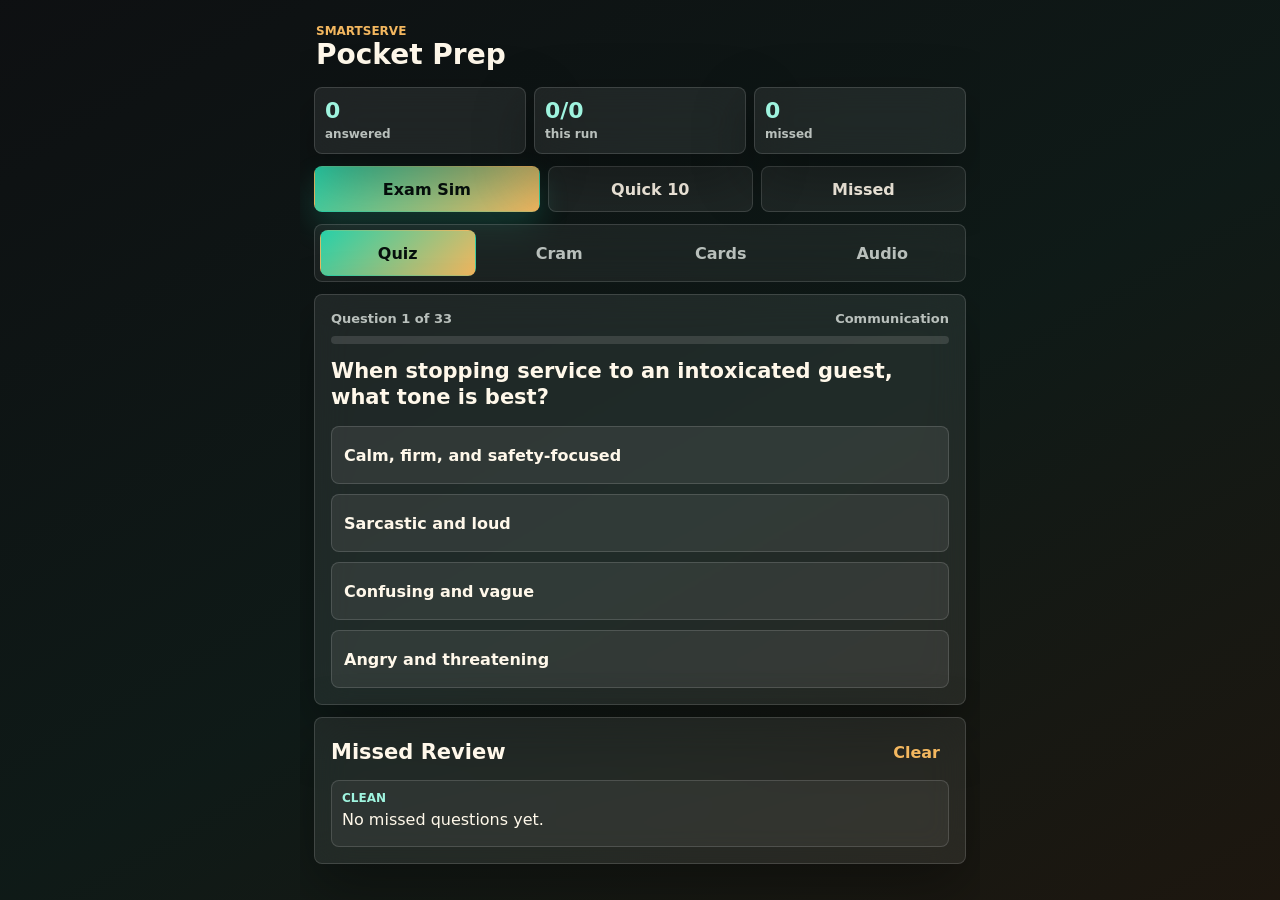
==== index.html @ 000a644c "Publish SmartServe pocket prep app" ====
<!doctype html>
<html lang="en">
  <head>
    <meta charset="utf-8">
    <meta name="viewport" content="width=device-width, initial-scale=1, viewport-fit=cover">
    <meta name="theme-color" content="#0b1110">
    <meta name="mobile-web-app-capable" content="yes">
    <meta name="apple-mobile-web-app-capable" content="yes">
    <meta name="apple-mobile-web-app-title" content="Pocket Prep">
    <meta name="apple-mobile-web-app-status-bar-style" content="black-translucent">
    <meta name="description" content="SmartServe multiple-choice quiz app with instant right and wrong feedback.">
    <meta property="og:title" content="SmartServe Pocket Prep">
    <meta property="og:description" content="Multiple-choice SmartServe study quiz with instant feedback.">
    <meta property="og:type" content="website">
    <meta property="og:image" content="assets/icon-512.png">
    <title>SmartServe Pocket Prep</title>
    <link rel="manifest" href="manifest.webmanifest">
    <link rel="icon" href="assets/icon.svg" type="image/svg+xml">
    <link rel="apple-touch-icon" href="assets/icon-192.png">
    <link rel="stylesheet" href="styles.css?v=14">
  </head>
  <body>
    <main class="app">
      <header class="hero">
        <div>
          <p class="eyebrow">SmartServe</p>
          <h1>Pocket Prep</h1>
        </div>
        <button id="installButton" class="icon-button" type="button" hidden aria-label="Install app" title="Install app">
          <svg viewBox="0 0 24 24" aria-hidden="true">
            <path d="M12 3v11m0 0 4-4m-4 4-4-4M5 15v3a3 3 0 0 0 3 3h8a3 3 0 0 0 3-3v-3"/>
          </svg>
        </button>
      </header>

      <section class="stats" aria-label="Study stats">
        <div>
          <strong id="answeredCount">0</strong>
          <span>answered</span>
        </div>
        <div>
          <strong id="scoreCount">0/0</strong>
          <span>this run</span>
        </div>
        <div>
          <strong id="missedCount">0</strong>
          <span>missed</span>
        </div>
      </section>

      <section class="actions" aria-label="Quiz modes">
        <button id="examSim" class="primary-button" type="button">Exam Sim</button>
        <button id="quick10" class="ghost-button" type="button">Quick 10</button>
        <button id="missedOnly" class="ghost-button" type="button">Missed</button>
      </section>

      <section class="view-tabs" aria-label="Study views">
        <button id="quizTab" class="tab-button active" type="button">Quiz</button>
        <button id="cramTab" class="tab-button" type="button">Cram</button>
        <button id="cardsTab" class="tab-button" type="button">Cards</button>
        <button id="audioTab" class="tab-button" type="button">Audio</button>
      </section>

      <section id="quizView" class="quiz-card" aria-live="polite">
        <div class="progress-row">
          <span id="progressText">Question 1</span>
          <span id="categoryText">SmartServe</span>
        </div>
        <div class="progress-track" aria-hidden="true">
          <div id="progressBar" class="progress-fill"></div>
        </div>
        <h2 id="questionText">What is the legal drinking age in Ontario?</h2>
        <div id="choices" class="choices">
          <button class="choice-button" type="button">18</button>
          <button class="choice-button" type="button">19</button>
          <button class="choice-button" type="button">21</button>
          <button class="choice-button" type="button">25</button>
        </div>
        <div id="feedback" class="feedback" hidden></div>
        <button id="nextButton" class="primary-button full-width" type="button" hidden>Next</button>
      </section>

      <section id="cramView" class="study-card" hidden>
        <div class="section-title">
          <h2>Cram Sheet</h2>
          <button id="shuffleFacts" class="text-button" type="button">Shuffle</button>
        </div>
        <div id="factList" class="fact-list"></div>
      </section>

      <section id="cardsView" class="study-card" hidden>
        <div class="section-title">
          <h2>Flashcards</h2>
          <span id="cardCounter" class="pill">1/1</span>
        </div>
        <button id="flashcard" class="flashcard" type="button">
          <span id="cardCategory">SmartServe</span>
          <strong id="cardPrompt">Tap to study</strong>
          <em id="cardAnswer" hidden></em>
        </button>
        <div class="card-actions">
          <button id="prevCard" class="ghost-button" type="button">Previous</button>
          <button id="flipCard" class="primary-button" type="button">Flip</button>
          <button id="nextCard" class="ghost-button" type="button">Next</button>
        </div>
      </section>

      <section id="audioView" class="study-card audio-card" hidden>
        <div class="section-title">
          <h2>Answer Audio</h2>
          <span class="pill">12.5 min</span>
        </div>
        <audio
          id="answerAudio"
          class="answer-audio"
          controls
          preload="metadata"
          src="assets/2026-05-20_SmartServe_answer-key_voice-study.mp3"
        ></audio>
        <a class="download-link" href="assets/2026-05-20_SmartServe_answer-key_voice-study.mp3" download>Save MP3</a>
      </section>

      <section class="review-card">
        <div class="section-title">
          <h2>Missed Review</h2>
          <button id="clearMissed" class="text-button" type="button">Clear</button>
        </div>
        <div id="reviewList" class="review-list"></div>
      </section>
    </main>

    <script src="app-data.js?v=14"></script>
    <script src="course-extra.js?v=14"></script>
    <script src="official-exam-prep.js?v=14"></script>
    <script src="2026-05-13-course-deep-dive.js?v=14"></script>
    <script src="2026-05-13-id-license-masterclass.js?v=14"></script>
    <script src="2026-05-20-consolidated-final-test.js?v=14"></script>
    <script src="2026-05-20-missed-final-drill.js?v=14"></script>
    <script src="app.js?v=14"></script>
  </body>
</html>
---- styles.css ----
:root {
  color-scheme: dark;
  --bg: #090b0d;
  --card: rgba(255, 255, 255, 0.075);
  --card-strong: rgba(255, 255, 255, 0.12);
  --ink: #fff8ea;
  --muted: #b9c0bc;
  --line: rgba(255, 255, 255, 0.14);
  --teal: #28d0a8;
  --teal-dark: #9ff4df;
  --amber: #f3b75f;
  --violet: #b8a5ff;
  --green: #74e5a0;
  --red: #ff8a7a;
  --soft-green: rgba(36, 207, 128, 0.13);
  --soft-red: rgba(255, 89, 89, 0.13);
  --shadow: 0 22px 60px rgba(0, 0, 0, 0.34);
  --radius: 8px;
}

* {
  box-sizing: border-box;
}

html,
body {
  width: 100%;
  margin: 0;
  min-height: 100%;
  overflow-x: hidden;
  background: var(--bg);
  color: var(--ink);
  font-family: Inter, ui-sans-serif, system-ui, -apple-system, BlinkMacSystemFont, "Segoe UI", sans-serif;
  letter-spacing: 0;
}

body {
  min-height: 100vh;
  min-height: 100dvh;
  background:
    linear-gradient(150deg, rgba(14, 16, 18, 0.96), rgba(15, 27, 24, 0.94) 54%, rgba(30, 23, 15, 0.96)),
    var(--bg);
}

button {
  font: inherit;
  -webkit-tap-highlight-color: transparent;
}

svg {
  width: 20px;
  height: 20px;
  fill: none;
  stroke: currentColor;
  stroke-linecap: round;
  stroke-linejoin: round;
  stroke-width: 2;
}

.app {
  width: min(100%, 680px);
  max-width: 100vw;
  min-height: 100dvh;
  margin: 0 auto;
  overflow-x: hidden;
  padding: calc(16px + env(safe-area-inset-top)) 14px calc(24px + env(safe-area-inset-bottom));
}

.hero {
  display: flex;
  align-items: center;
  justify-content: space-between;
  gap: 12px;
  margin-bottom: 16px;
  padding: 8px 2px 2px;
}

.eyebrow {
  margin: 0 0 2px;
  color: var(--amber);
  font-size: 12px;
  font-weight: 900;
  text-transform: uppercase;
}

h1,
h2,
p {
  margin-top: 0;
}

h1 {
  margin-bottom: 0;
  color: var(--ink);
  font-size: 28px;
  line-height: 1.05;
}

h2 {
  margin-bottom: 0;
  font-size: 21px;
  line-height: 1.24;
}

.stats {
  display: grid;
  grid-template-columns: repeat(3, minmax(0, 1fr));
  gap: 8px;
  margin-bottom: 12px;
}

.stats div,
.quiz-card,
.review-card,
.study-card {
  background: var(--card);
  border: 1px solid var(--line);
  border-radius: var(--radius);
  box-shadow: var(--shadow);
  backdrop-filter: blur(18px);
}

.stats div {
  min-width: 0;
  padding: 12px 10px;
}

.stats strong {
  display: block;
  color: var(--teal-dark);
  font-size: 22px;
  line-height: 1;
}

.stats span {
  display: block;
  margin-top: 5px;
  color: var(--muted);
  font-size: 12px;
  font-weight: 800;
}

.actions {
  display: grid;
  grid-template-columns: 1.1fr 1fr 1fr;
  gap: 8px;
  margin-bottom: 12px;
}

.actions > *,
.view-tabs > * {
  min-width: 0;
}

.view-tabs {
  display: grid;
  grid-template-columns: repeat(4, minmax(0, 1fr));
  gap: 6px;
  margin-bottom: 12px;
  padding: 5px;
  background: rgba(255, 255, 255, 0.06);
  border: 1px solid var(--line);
  border-radius: var(--radius);
  backdrop-filter: blur(16px);
}

.primary-button,
.ghost-button,
.icon-button,
.text-button,
.tab-button {
  min-height: 46px;
  border-radius: var(--radius);
  border: 1px solid transparent;
  cursor: pointer;
  font-weight: 900;
  transition: transform 150ms ease, border-color 150ms ease, background 150ms ease, box-shadow 150ms ease;
}

.primary-button:active,
.ghost-button:active,
.icon-button:active,
.text-button:active,
.choice-button:active {
  transform: scale(0.98);
}

.tab-button {
  min-width: 0;
  color: var(--muted);
  background: transparent;
}

.tab-button.active {
  color: #07100d;
  background: linear-gradient(135deg, var(--teal), var(--amber));
}

.primary-button {
  padding: 0 16px;
  color: #06100d;
  background: linear-gradient(135deg, var(--teal), var(--amber));
  box-shadow: 0 14px 30px rgba(40, 208, 168, 0.2);
}

.ghost-button {
  padding: 0 12px;
  color: var(--ink);
  background: rgba(255, 255, 255, 0.065);
  border-color: var(--line);
}

.icon-button {
  width: 46px;
  color: var(--teal-dark);
  background: rgba(255, 255, 255, 0.08);
  border-color: var(--line);
}

.text-button {
  min-height: 36px;
  padding: 0 8px;
  color: var(--amber);
  background: transparent;
}

.full-width {
  width: 100%;
  margin-top: 12px;
}

.quiz-card,
.review-card,
.study-card {
  padding: 16px;
}

.quiz-card,
.study-card {
  margin-bottom: 12px;
}

.progress-row,
.section-title {
  display: flex;
  align-items: center;
  justify-content: space-between;
  gap: 12px;
}

.progress-row {
  color: var(--muted);
  font-size: 13px;
  font-weight: 900;
}

.progress-track {
  height: 8px;
  margin: 10px 0 14px;
  overflow: hidden;
  background: rgba(255, 255, 255, 0.12);
  border-radius: 999px;
}

.progress-fill {
  width: 0%;
  height: 100%;
  background: linear-gradient(90deg, var(--violet), var(--teal), var(--amber));
  border-radius: 999px;
  transition: width 160ms ease;
}

.choices {
  display: grid;
  gap: 10px;
  margin-top: 16px;
}

.choice-button {
  width: 100%;
  min-height: 58px;
  padding: 12px;
  color: var(--ink);
  text-align: left;
  background: rgba(255, 255, 255, 0.075);
  border: 1px solid var(--line);
  border-radius: var(--radius);
  cursor: pointer;
  font-weight: 750;
  line-height: 1.35;
  transition: transform 150ms ease, border-color 150ms ease, background 150ms ease;
}

.choice-button:hover,
.ghost-button:hover,
.icon-button:hover {
  background: var(--card-strong);
  border-color: rgba(159, 244, 223, 0.34);
}

.choice-button.correct {
  color: var(--green);
  background: var(--soft-green);
  border-color: rgba(116, 229, 160, 0.55);
}

.choice-button.wrong {
  color: var(--red);
  background: var(--soft-red);
  border-color: rgba(255, 138, 122, 0.55);
}

.feedback {
  margin-top: 12px;
  padding: 12px;
  border-radius: var(--radius);
  font-weight: 800;
  line-height: 1.4;
}

.feedback.correct {
  color: var(--green);
  background: var(--soft-green);
  border: 1px solid rgba(116, 229, 160, 0.55);
}

.feedback.wrong {
  color: var(--red);
  background: var(--soft-red);
  border: 1px solid rgba(255, 138, 122, 0.55);
}

.review-list {
  display: grid;
  gap: 8px;
  margin-top: 10px;
}

.fact-list {
  display: grid;
  gap: 10px;
  margin-top: 12px;
}

.review-item,
.fact-item {
  padding: 10px;
  border: 1px solid var(--line);
  border-radius: var(--radius);
  background: rgba(255, 255, 255, 0.055);
}

.fact-item {
  padding: 12px;
}

.fact-item span,
.review-item strong {
  display: block;
  margin-bottom: 4px;
  color: var(--teal-dark);
  font-size: 12px;
  text-transform: uppercase;
  font-weight: 900;
}

.fact-item strong {
  display: block;
  margin-bottom: 7px;
  color: var(--ink);
  line-height: 1.2;
}

.review-item p,
.fact-item p {
  margin: 0 0 5px;
  line-height: 1.35;
}

.pill {
  padding: 5px 8px;
  color: var(--amber);
  background: rgba(243, 183, 95, 0.12);
  border: 1px solid rgba(243, 183, 95, 0.2);
  border-radius: 999px;
  font-size: 12px;
  font-weight: 900;
}

.flashcard {
  display: grid;
  width: 100%;
  min-height: 210px;
  margin-top: 12px;
  padding: 18px;
  color: var(--ink);
  text-align: left;
  background: linear-gradient(150deg, rgba(255, 255, 255, 0.13), rgba(40, 208, 168, 0.09));
  border: 1px solid rgba(255, 255, 255, 0.16);
  border-radius: var(--radius);
  box-shadow: var(--shadow);
  cursor: pointer;
}

.flashcard span {
  color: var(--amber);
  font-size: 12px;
  font-weight: 900;
  text-transform: uppercase;
}

.flashcard strong {
  align-self: center;
  font-size: 20px;
  line-height: 1.25;
}

.flashcard em {
  align-self: end;
  color: var(--teal-dark);
  font-style: normal;
  font-weight: 800;
  line-height: 1.4;
}

.flashcard.flipped {
  border-color: rgba(159, 244, 223, 0.42);
}

.card-actions {
  display: grid;
  grid-template-columns: 1fr 0.85fr 1fr;
  gap: 8px;
  margin-top: 10px;
}

.audio-card {
  display: grid;
  gap: 14px;
}

.answer-audio {
  width: 100%;
  min-height: 48px;
  border-radius: var(--radius);
}

.download-link {
  display: grid;
  min-height: 46px;
  place-items: center;
  color: #06100d;
  text-decoration: none;
  font-weight: 900;
  background: linear-gradient(135deg, var(--teal), var(--amber));
  border-radius: var(--radius);
  box-shadow: 0 14px 30px rgba(40, 208, 168, 0.18);
}

[hidden] {
  display: none !important;
}

@media (max-width: 380px) {
  .app {
    padding-right: 10px;
    padding-left: 10px;
  }

  .stats,
  .actions {
    gap: 6px;
  }

  .primary-button,
  .ghost-button,
  .tab-button {
    padding-right: 6px;
    padding-left: 6px;
    font-size: 13px;
  }

  h1 {
    font-size: 24px;
  }
}
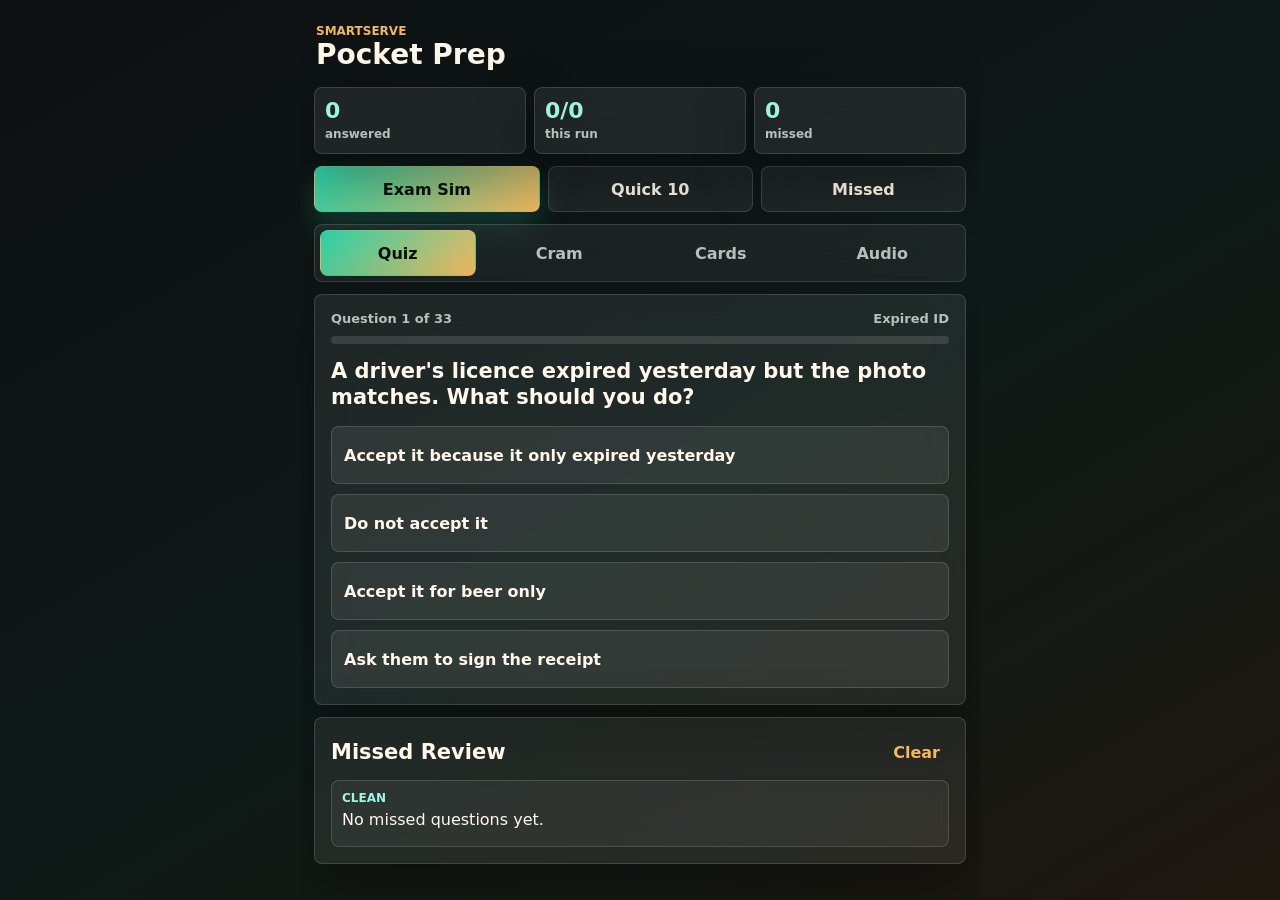
==== commit 3c0e123c: "Add NotebookLM official repair drill" ====
--- a/index.html
+++ b/index.html
@@ -17,7 +17,7 @@
     <link rel="manifest" href="manifest.webmanifest">
     <link rel="icon" href="assets/icon.svg" type="image/svg+xml">
     <link rel="apple-touch-icon" href="assets/icon-192.png">
-    <link rel="stylesheet" href="styles.css?v=14">
+    <link rel="stylesheet" href="styles.css?v=15">
   </head>
   <body>
     <main class="app">
@@ -129,13 +129,14 @@
       </section>
     </main>
 
-    <script src="app-data.js?v=14"></script>
-    <script src="course-extra.js?v=14"></script>
-    <script src="official-exam-prep.js?v=14"></script>
-    <script src="2026-05-13-course-deep-dive.js?v=14"></script>
-    <script src="2026-05-13-id-license-masterclass.js?v=14"></script>
-    <script src="2026-05-20-consolidated-final-test.js?v=14"></script>
-    <script src="2026-05-20-missed-final-drill.js?v=14"></script>
-    <script src="app.js?v=14"></script>
+    <script src="app-data.js?v=15"></script>
+    <script src="course-extra.js?v=15"></script>
+    <script src="official-exam-prep.js?v=15"></script>
+    <script src="2026-05-13-course-deep-dive.js?v=15"></script>
+    <script src="2026-05-13-id-license-masterclass.js?v=15"></script>
+    <script src="2026-05-20-consolidated-final-test.js?v=15"></script>
+    <script src="2026-05-20-missed-final-drill.js?v=15"></script>
+    <script src="2026-05-21-notebooklm-official-repair.js?v=15"></script>
+    <script src="app.js?v=15"></script>
   </body>
 </html>
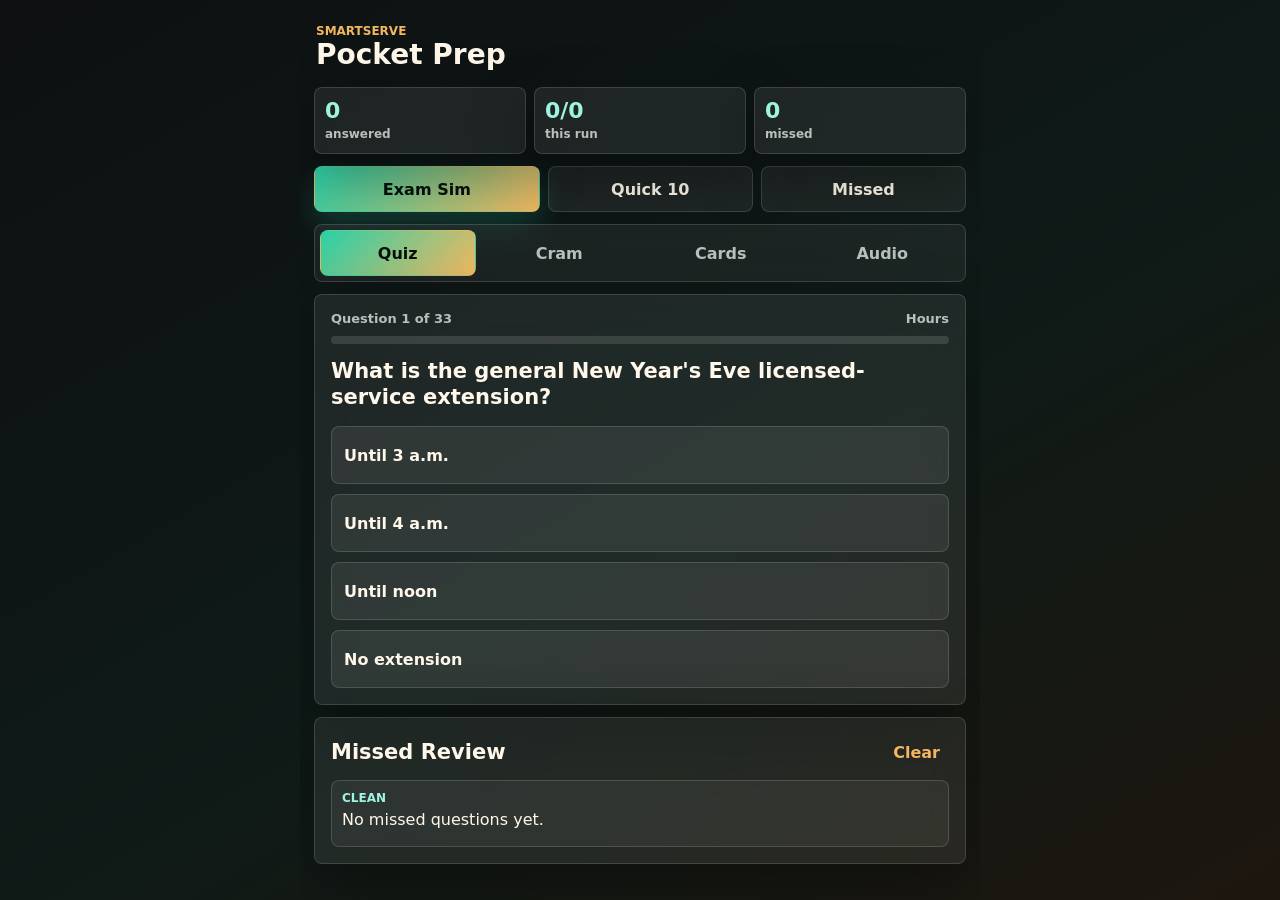
==== commit bb22ebd0: "Bump app cache for full study set" ====
--- a/index.html
+++ b/index.html
@@ -17,7 +17,7 @@
     <link rel="manifest" href="manifest.webmanifest">
     <link rel="icon" href="assets/icon.svg" type="image/svg+xml">
     <link rel="apple-touch-icon" href="assets/icon-192.png">
-    <link rel="stylesheet" href="styles.css?v=15">
+    <link rel="stylesheet" href="styles.css?v=16">
   </head>
   <body>
     <main class="app">
@@ -129,14 +129,14 @@
       </section>
     </main>
 
-    <script src="app-data.js?v=15"></script>
-    <script src="course-extra.js?v=15"></script>
-    <script src="official-exam-prep.js?v=15"></script>
-    <script src="2026-05-13-course-deep-dive.js?v=15"></script>
-    <script src="2026-05-13-id-license-masterclass.js?v=15"></script>
-    <script src="2026-05-20-consolidated-final-test.js?v=15"></script>
-    <script src="2026-05-20-missed-final-drill.js?v=15"></script>
-    <script src="2026-05-21-notebooklm-official-repair.js?v=15"></script>
-    <script src="app.js?v=15"></script>
+    <script src="app-data.js?v=16"></script>
+    <script src="course-extra.js?v=16"></script>
+    <script src="official-exam-prep.js?v=16"></script>
+    <script src="2026-05-13-course-deep-dive.js?v=16"></script>
+    <script src="2026-05-13-id-license-masterclass.js?v=16"></script>
+    <script src="2026-05-20-consolidated-final-test.js?v=16"></script>
+    <script src="2026-05-20-missed-final-drill.js?v=16"></script>
+    <script src="2026-05-21-notebooklm-official-repair.js?v=16"></script>
+    <script src="app.js?v=16"></script>
   </body>
 </html>
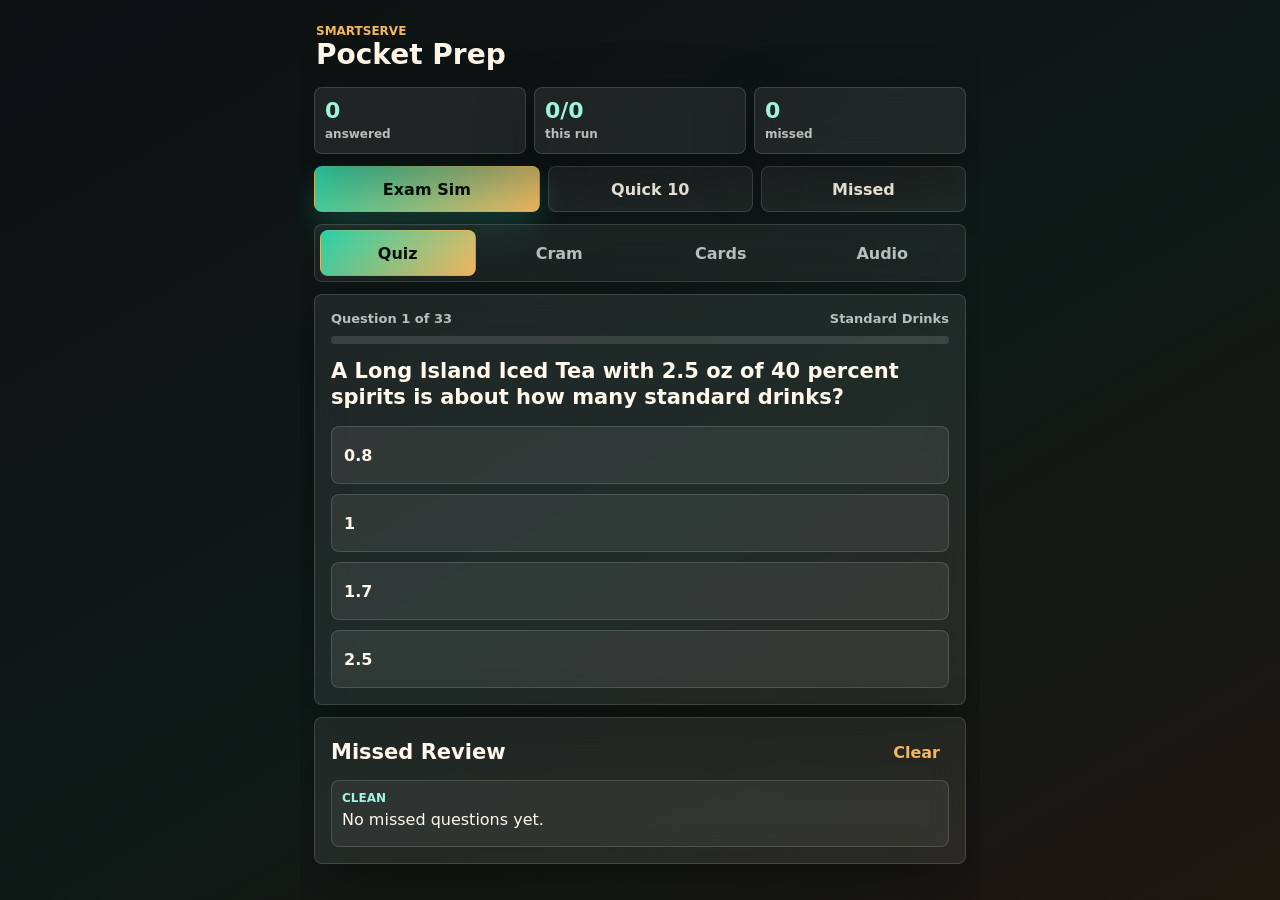
==== commit 8caf58d9: "Add pre-test cram board" ====
--- a/index.html
+++ b/index.html
@@ -17,7 +17,7 @@
     <link rel="manifest" href="manifest.webmanifest">
     <link rel="icon" href="assets/icon.svg" type="image/svg+xml">
     <link rel="apple-touch-icon" href="assets/icon-192.png">
-    <link rel="stylesheet" href="styles.css?v=16">
+    <link rel="stylesheet" href="styles.css?v=17">
   </head>
   <body>
     <main class="app">
@@ -85,6 +85,33 @@
           <h2>Cram Sheet</h2>
           <button id="shuffleFacts" class="text-button" type="button">Shuffle</button>
         </div>
+        <section class="answer-board" aria-label="Pre-test answer pattern board">
+          <div class="board-alert">Study before the proctored test only. This is not a live-test answer key.</div>
+          <div class="board-grid">
+            <article><strong>Legal Ages</strong><p>Serve/sell/handle/deliver at 18 if properly trained. Buy, possess, accept delivery, or consume at 19.</p></article>
+            <article><strong>ID Trigger</strong><p>Check ID when someone looks under 25 or acts unusual. If doubt remains, refuse.</p></article>
+            <article><strong>ID Rules</strong><p>Valid government photo ID with DOB. Never expired ID. Never student cards. Do not ask for Health Card; secondary only if offered.</p></article>
+            <article><strong>BAC Chart</strong><p>Uses sex, weight, standard drinks, and time. Estimate only. BAC can rise after the last drink.</p></article>
+            <article><strong>Standard Drinks</strong><p>0.6 oz / 17 mL pure alcohol. Beer/cider/RTD 12 oz at 5%; wine 5 oz at 12%; spirits 1.5 oz at 40%.</p></article>
+            <article><strong>Formula</strong><p>60 divided by ABV percent = ounces for one standard drink. Example: 20% port = 3 oz.</p></article>
+            <article><strong>BAC Colours</strong><p>Green 0.00-0.049. Yellow 0.05-0.079 warn range. Red 0.08+ criminal driving threshold.</p></article>
+            <article><strong>Only Time</strong><p>Food, water, coffee, showers, or sleepiness do not instantly lower BAC. Only time lowers BAC.</p></article>
+            <article><strong>High Tolerance</strong><p>Tolerance hides signs, not BAC. A tolerant guest can still be impaired and unsafe to serve.</p></article>
+            <article><strong>Signs</strong><p>Slurred/loud speech, poor coordination, glassy eyes, slow reactions, confusion, drowsiness, mood swings, aggression.</p></article>
+            <article><strong>Refuse Service</strong><p>Refuse minors, invalid ID, intoxicated/apparently intoxicated guests, unsafe conduct, illegal hours, or delivery to an intoxicated person.</p></article>
+            <article><strong>Eject / Remove</strong><p>Manage or remove guests who are intoxicated, violent, quarrelsome, disorderly, unlawful, or creating safety risk.</p></article>
+            <article><strong>Over-Service</strong><p>Count drinks, slow service, offer food/water, communicate with staff, stop service early, document, arrange safe ride.</p></article>
+            <article><strong>Civil Liability</strong><p>Can arise from over-serving, serving minors/intoxicated guests, unsafe premises, or harm after the guest leaves.</p></article>
+            <article><strong>LLCA</strong><p>Ontario rules for licensing, sale, service, delivery, possession, consumption, inspections, enforcement, and penalties.</p></article>
+            <article><strong>AGCO Risk</strong><p>Minors, intoxicated customers, outside hours, illegal activity, unsafe premises, blocked inspections, or licence-condition breaches.</p></article>
+            <article><strong>Retail Hours</strong><p>Grocery/convenience retail sale and pickup: 7 a.m. to 11 p.m. Delivery: 9 a.m. to 11 p.m.</p></article>
+            <article><strong>Retail Products</strong><p>Licensed grocery/convenience stores can sell beer, cider, wine, and RTDs. Spirits may not be sold.</p></article>
+            <article><strong>Penalty Numbers</strong><p>Selling to minor: up to $100,000. Selling to intoxicated person or outside hours: up to $50,000.</p></article>
+            <article><strong>Sandy's Law</strong><p>FASD/pregnancy warning sign must be prominent in licensed establishments and at least 8 x 10 inches.</p></article>
+            <article><strong>Service Hours</strong><p>Licensed establishments usually 9 a.m. to 2 a.m.; New Year's Eve to 3 a.m.; clear service signs within 45 minutes.</p></article>
+            <article><strong>Scenario Instinct</strong><p>Pick the safest lawful action: check ID, refuse unsafe service, get backup, document, and arrange transportation.</p></article>
+          </div>
+        </section>
         <div id="factList" class="fact-list"></div>
       </section>
 
@@ -129,14 +156,14 @@
       </section>
     </main>
 
-    <script src="app-data.js?v=16"></script>
-    <script src="course-extra.js?v=16"></script>
-    <script src="official-exam-prep.js?v=16"></script>
-    <script src="2026-05-13-course-deep-dive.js?v=16"></script>
-    <script src="2026-05-13-id-license-masterclass.js?v=16"></script>
-    <script src="2026-05-20-consolidated-final-test.js?v=16"></script>
-    <script src="2026-05-20-missed-final-drill.js?v=16"></script>
-    <script src="2026-05-21-notebooklm-official-repair.js?v=16"></script>
-    <script src="app.js?v=16"></script>
+    <script src="app-data.js?v=17"></script>
+    <script src="course-extra.js?v=17"></script>
+    <script src="official-exam-prep.js?v=17"></script>
+    <script src="2026-05-13-course-deep-dive.js?v=17"></script>
+    <script src="2026-05-13-id-license-masterclass.js?v=17"></script>
+    <script src="2026-05-20-consolidated-final-test.js?v=17"></script>
+    <script src="2026-05-20-missed-final-drill.js?v=17"></script>
+    <script src="2026-05-21-notebooklm-official-repair.js?v=17"></script>
+    <script src="app.js?v=17"></script>
   </body>
 </html>
--- a/styles.css
+++ b/styles.css
@@ -342,6 +342,51 @@
   margin-top: 12px;
 }
 
+.answer-board {
+  display: grid;
+  gap: 10px;
+  margin-top: 12px;
+}
+
+.board-alert {
+  padding: 11px 12px;
+  color: #ffe8c2;
+  background: rgba(243, 183, 95, 0.13);
+  border: 1px solid rgba(243, 183, 95, 0.34);
+  border-radius: var(--radius);
+  font-size: 13px;
+  font-weight: 900;
+  line-height: 1.35;
+}
+
+.board-grid {
+  display: grid;
+  gap: 8px;
+}
+
+.board-grid article {
+  padding: 11px;
+  background: rgba(255, 255, 255, 0.065);
+  border: 1px solid var(--line);
+  border-radius: var(--radius);
+}
+
+.board-grid strong {
+  display: block;
+  margin-bottom: 5px;
+  color: var(--teal-dark);
+  font-size: 13px;
+  line-height: 1.15;
+}
+
+.board-grid p {
+  margin: 0;
+  color: var(--ink);
+  font-size: 13px;
+  font-weight: 750;
+  line-height: 1.35;
+}
+
 .review-item,
 .fact-item {
   padding: 10px;
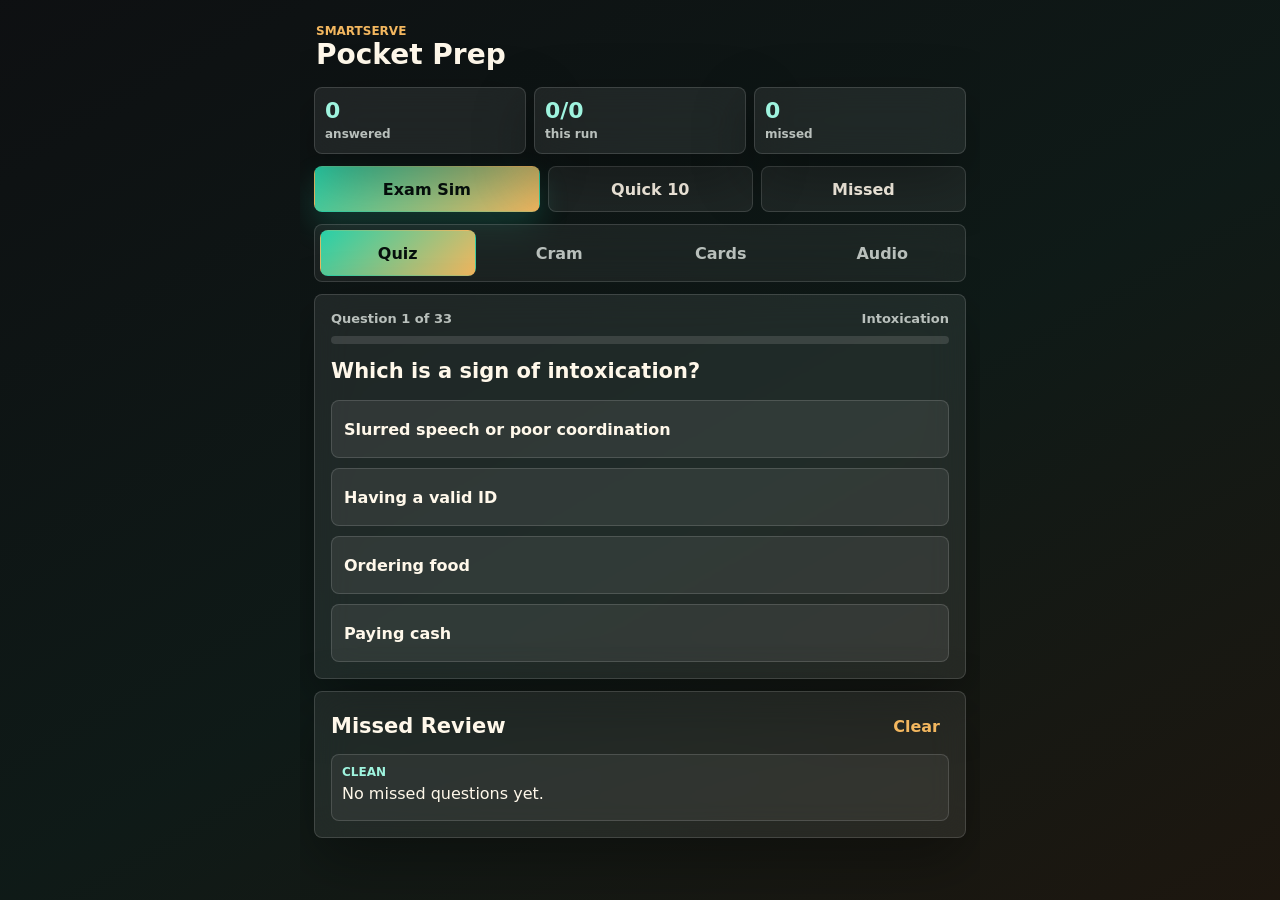
==== commit b807b0e8: "Add auto-run cram board" ====
--- a/index.html
+++ b/index.html
@@ -17,7 +17,7 @@
     <link rel="manifest" href="manifest.webmanifest">
     <link rel="icon" href="assets/icon.svg" type="image/svg+xml">
     <link rel="apple-touch-icon" href="assets/icon-192.png">
-    <link rel="stylesheet" href="styles.css?v=17">
+    <link rel="stylesheet" href="styles.css?v=18">
   </head>
   <body>
     <main class="app">
@@ -87,6 +87,11 @@
         </div>
         <section class="answer-board" aria-label="Pre-test answer pattern board">
           <div class="board-alert">Study before the proctored test only. This is not a live-test answer key.</div>
+          <div class="board-controls">
+            <button id="autoBoard" class="primary-button" type="button">Auto-Run Board</button>
+            <button id="stopBoard" class="ghost-button" type="button">Stop</button>
+          </div>
+          <p id="boardStatus" class="board-status">Tap Auto-Run Board to cycle through every answer pattern.</p>
           <div class="board-grid">
             <article><strong>Legal Ages</strong><p>Serve/sell/handle/deliver at 18 if properly trained. Buy, possess, accept delivery, or consume at 19.</p></article>
             <article><strong>ID Trigger</strong><p>Check ID when someone looks under 25 or acts unusual. If doubt remains, refuse.</p></article>
@@ -156,14 +161,14 @@
       </section>
     </main>
 
-    <script src="app-data.js?v=17"></script>
-    <script src="course-extra.js?v=17"></script>
-    <script src="official-exam-prep.js?v=17"></script>
-    <script src="2026-05-13-course-deep-dive.js?v=17"></script>
-    <script src="2026-05-13-id-license-masterclass.js?v=17"></script>
-    <script src="2026-05-20-consolidated-final-test.js?v=17"></script>
-    <script src="2026-05-20-missed-final-drill.js?v=17"></script>
-    <script src="2026-05-21-notebooklm-official-repair.js?v=17"></script>
-    <script src="app.js?v=17"></script>
+    <script src="app-data.js?v=18"></script>
+    <script src="course-extra.js?v=18"></script>
+    <script src="official-exam-prep.js?v=18"></script>
+    <script src="2026-05-13-course-deep-dive.js?v=18"></script>
+    <script src="2026-05-13-id-license-masterclass.js?v=18"></script>
+    <script src="2026-05-20-consolidated-final-test.js?v=18"></script>
+    <script src="2026-05-20-missed-final-drill.js?v=18"></script>
+    <script src="2026-05-21-notebooklm-official-repair.js?v=18"></script>
+    <script src="app.js?v=18"></script>
   </body>
 </html>
--- a/styles.css
+++ b/styles.css
@@ -359,6 +359,20 @@
   line-height: 1.35;
 }
 
+.board-controls {
+  display: grid;
+  grid-template-columns: minmax(0, 1.15fr) minmax(88px, 0.85fr);
+  gap: 8px;
+}
+
+.board-status {
+  margin: 0;
+  color: var(--muted);
+  font-size: 12px;
+  font-weight: 850;
+  line-height: 1.35;
+}
+
 .board-grid {
   display: grid;
   gap: 8px;
@@ -369,6 +383,14 @@
   background: rgba(255, 255, 255, 0.065);
   border: 1px solid var(--line);
   border-radius: var(--radius);
+  transition: background 180ms ease, border-color 180ms ease, box-shadow 180ms ease, transform 180ms ease;
+}
+
+.board-grid article.active {
+  background: linear-gradient(150deg, rgba(40, 208, 168, 0.18), rgba(243, 183, 95, 0.12));
+  border-color: rgba(159, 244, 223, 0.62);
+  box-shadow: 0 0 0 2px rgba(159, 244, 223, 0.08), 0 16px 38px rgba(0, 0, 0, 0.24);
+  transform: translateY(-1px);
 }
 
 .board-grid strong {
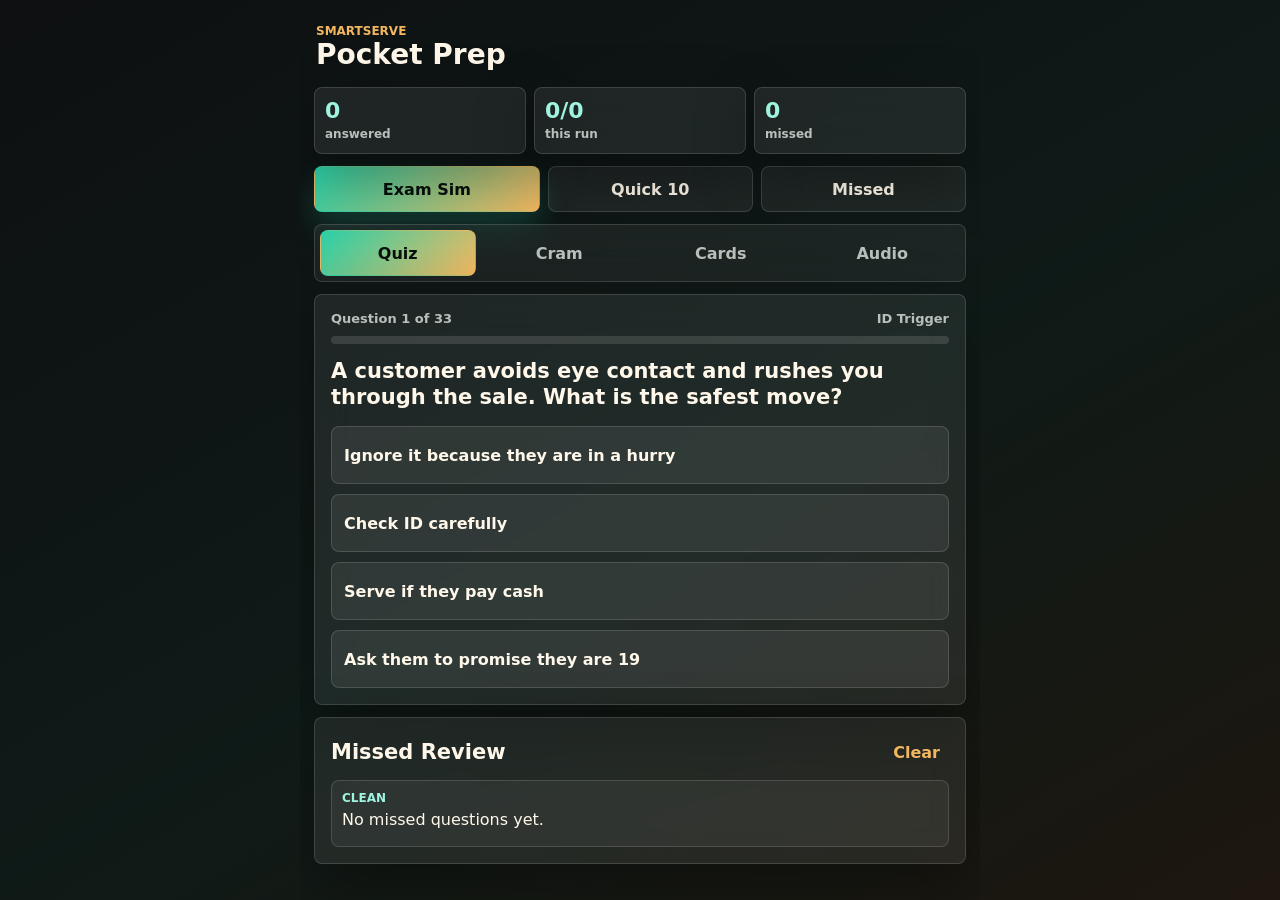
==== commit c9f888b3: "Add failed test repair cards" ====
--- a/index.html
+++ b/index.html
@@ -17,7 +17,7 @@
     <link rel="manifest" href="manifest.webmanifest">
     <link rel="icon" href="assets/icon.svg" type="image/svg+xml">
     <link rel="apple-touch-icon" href="assets/icon-192.png">
-    <link rel="stylesheet" href="styles.css?v=18">
+    <link rel="stylesheet" href="styles.css?v=19">
   </head>
   <body>
     <main class="app">
@@ -96,7 +96,10 @@
             <article><strong>Legal Ages</strong><p>Serve/sell/handle/deliver at 18 if properly trained. Buy, possess, accept delivery, or consume at 19.</p></article>
             <article><strong>ID Trigger</strong><p>Check ID when someone looks under 25 or acts unusual. If doubt remains, refuse.</p></article>
             <article><strong>ID Rules</strong><p>Valid government photo ID with DOB. Never expired ID. Never student cards. Do not ask for Health Card; secondary only if offered.</p></article>
+            <article><strong>Health Card</strong><p>Do not ask for an Ontario Health Card. If voluntarily offered, it can only be used as secondary ID and accepted at your discretion.</p></article>
+            <article><strong>Tampered ID</strong><p>Reject ID with altered dates, dull/faded colours, mismatched fonts, cuts, bubbles, peeling laminate, uneven edges, or photo/description mismatch.</p></article>
             <article><strong>BAC Chart</strong><p>Uses sex, weight, standard drinks, and time. Estimate only. BAC can rise after the last drink.</p></article>
+            <article><strong>Lowest BAC</strong><p>Same standard drinks: lowest BAC is usually the person with higher body weight, more time since drinking, and male sex on the BAC chart.</p></article>
             <article><strong>Standard Drinks</strong><p>0.6 oz / 17 mL pure alcohol. Beer/cider/RTD 12 oz at 5%; wine 5 oz at 12%; spirits 1.5 oz at 40%.</p></article>
             <article><strong>Formula</strong><p>60 divided by ABV percent = ounces for one standard drink. Example: 20% port = 3 oz.</p></article>
             <article><strong>BAC Colours</strong><p>Green 0.00-0.049. Yellow 0.05-0.079 warn range. Red 0.08+ criminal driving threshold.</p></article>
@@ -105,14 +108,19 @@
             <article><strong>Signs</strong><p>Slurred/loud speech, poor coordination, glassy eyes, slow reactions, confusion, drowsiness, mood swings, aggression.</p></article>
             <article><strong>Refuse Service</strong><p>Refuse minors, invalid ID, intoxicated/apparently intoxicated guests, unsafe conduct, illegal hours, or delivery to an intoxicated person.</p></article>
             <article><strong>Eject / Remove</strong><p>Manage or remove guests who are intoxicated, violent, quarrelsome, disorderly, unlawful, or creating safety risk.</p></article>
+            <article><strong>Deny Entry</strong><p>Deny entry to intoxicated people, barred/ejected same-day guests, people causing disorder or safety risk, and anyone over legal capacity.</p></article>
             <article><strong>Over-Service</strong><p>Count drinks, slow service, offer food/water, communicate with staff, stop service early, document, arrange safe ride.</p></article>
             <article><strong>Civil Liability</strong><p>Can arise from over-serving, serving minors/intoxicated guests, unsafe premises, or harm after the guest leaves.</p></article>
             <article><strong>LLCA</strong><p>Ontario rules for licensing, sale, service, delivery, possession, consumption, inspections, enforcement, and penalties.</p></article>
             <article><strong>AGCO Risk</strong><p>Minors, intoxicated customers, outside hours, illegal activity, unsafe premises, blocked inspections, or licence-condition breaches.</p></article>
+            <article><strong>AGCO Suspension</strong><p>The classic answer is serving/selling to anyone under 19. Also high-risk: intoxicated service, illegal hours, unsafe conduct, or ignoring conditions.</p></article>
+            <article><strong>Underage Penalties</strong><p>Serving or selling to a minor can mean AGCO/police penalties, fines, licence suspension or revocation, employer liability, and personal responsibility.</p></article>
             <article><strong>Retail Hours</strong><p>Grocery/convenience retail sale and pickup: 7 a.m. to 11 p.m. Delivery: 9 a.m. to 11 p.m.</p></article>
             <article><strong>Retail Products</strong><p>Licensed grocery/convenience stores can sell beer, cider, wine, and RTDs. Spirits may not be sold.</p></article>
+            <article><strong>Convenience Licence</strong><p>Convenience store: 4,000 sq ft or less, at least half retail floor space in food, at least five food categories, not primarily a pharmacy.</p></article>
             <article><strong>Penalty Numbers</strong><p>Selling to minor: up to $100,000. Selling to intoxicated person or outside hours: up to $50,000.</p></article>
             <article><strong>Sandy's Law</strong><p>FASD/pregnancy warning sign must be prominent in licensed establishments and at least 8 x 10 inches.</p></article>
+            <article><strong>SOP Private Event</strong><p>Private SOP: invited guests only, no public advertising, no profit from alcohol sales, no drinking contests, and no service to anyone under 19.</p></article>
             <article><strong>Service Hours</strong><p>Licensed establishments usually 9 a.m. to 2 a.m.; New Year's Eve to 3 a.m.; clear service signs within 45 minutes.</p></article>
             <article><strong>Scenario Instinct</strong><p>Pick the safest lawful action: check ID, refuse unsafe service, get backup, document, and arrange transportation.</p></article>
           </div>
@@ -161,14 +169,14 @@
       </section>
     </main>
 
-    <script src="app-data.js?v=18"></script>
-    <script src="course-extra.js?v=18"></script>
-    <script src="official-exam-prep.js?v=18"></script>
-    <script src="2026-05-13-course-deep-dive.js?v=18"></script>
-    <script src="2026-05-13-id-license-masterclass.js?v=18"></script>
-    <script src="2026-05-20-consolidated-final-test.js?v=18"></script>
-    <script src="2026-05-20-missed-final-drill.js?v=18"></script>
-    <script src="2026-05-21-notebooklm-official-repair.js?v=18"></script>
-    <script src="app.js?v=18"></script>
+    <script src="app-data.js?v=19"></script>
+    <script src="course-extra.js?v=19"></script>
+    <script src="official-exam-prep.js?v=19"></script>
+    <script src="2026-05-13-course-deep-dive.js?v=19"></script>
+    <script src="2026-05-13-id-license-masterclass.js?v=19"></script>
+    <script src="2026-05-20-consolidated-final-test.js?v=19"></script>
+    <script src="2026-05-20-missed-final-drill.js?v=19"></script>
+    <script src="2026-05-21-notebooklm-official-repair.js?v=19"></script>
+    <script src="app.js?v=19"></script>
   </body>
 </html>
